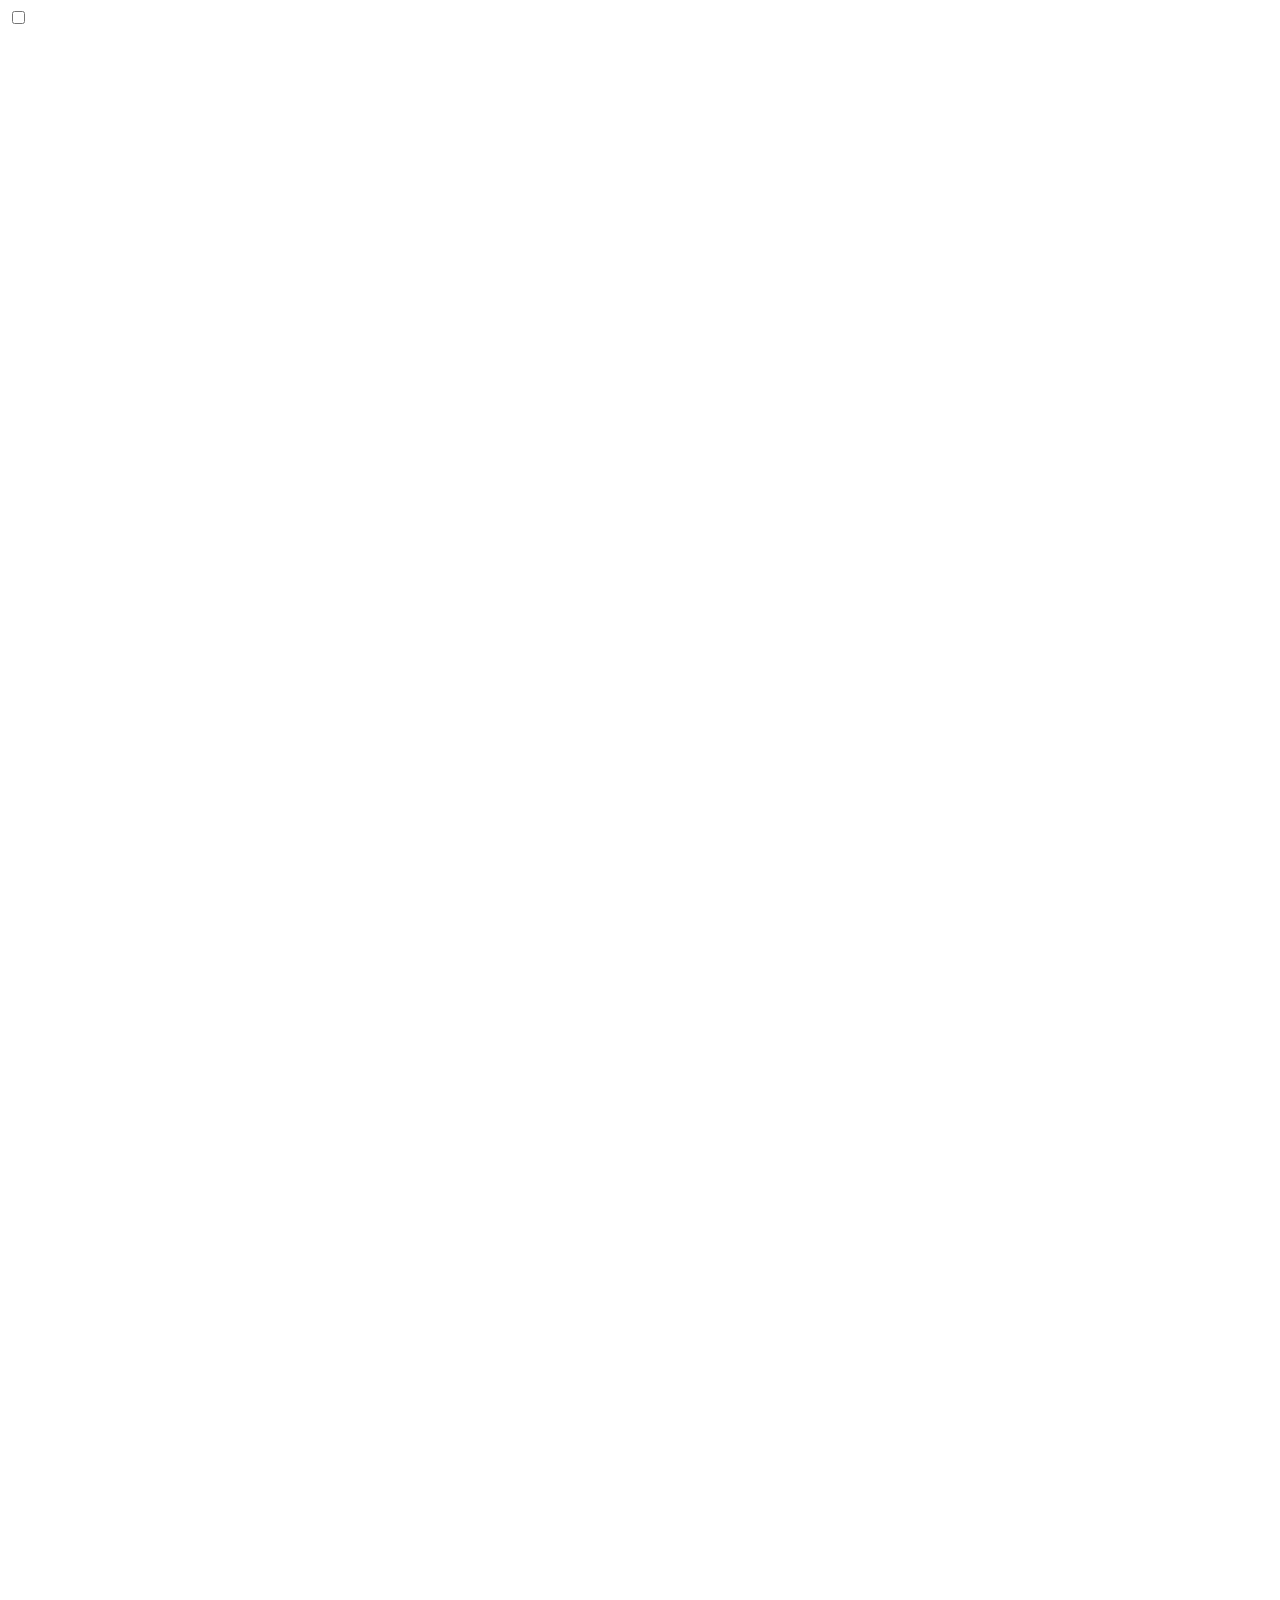
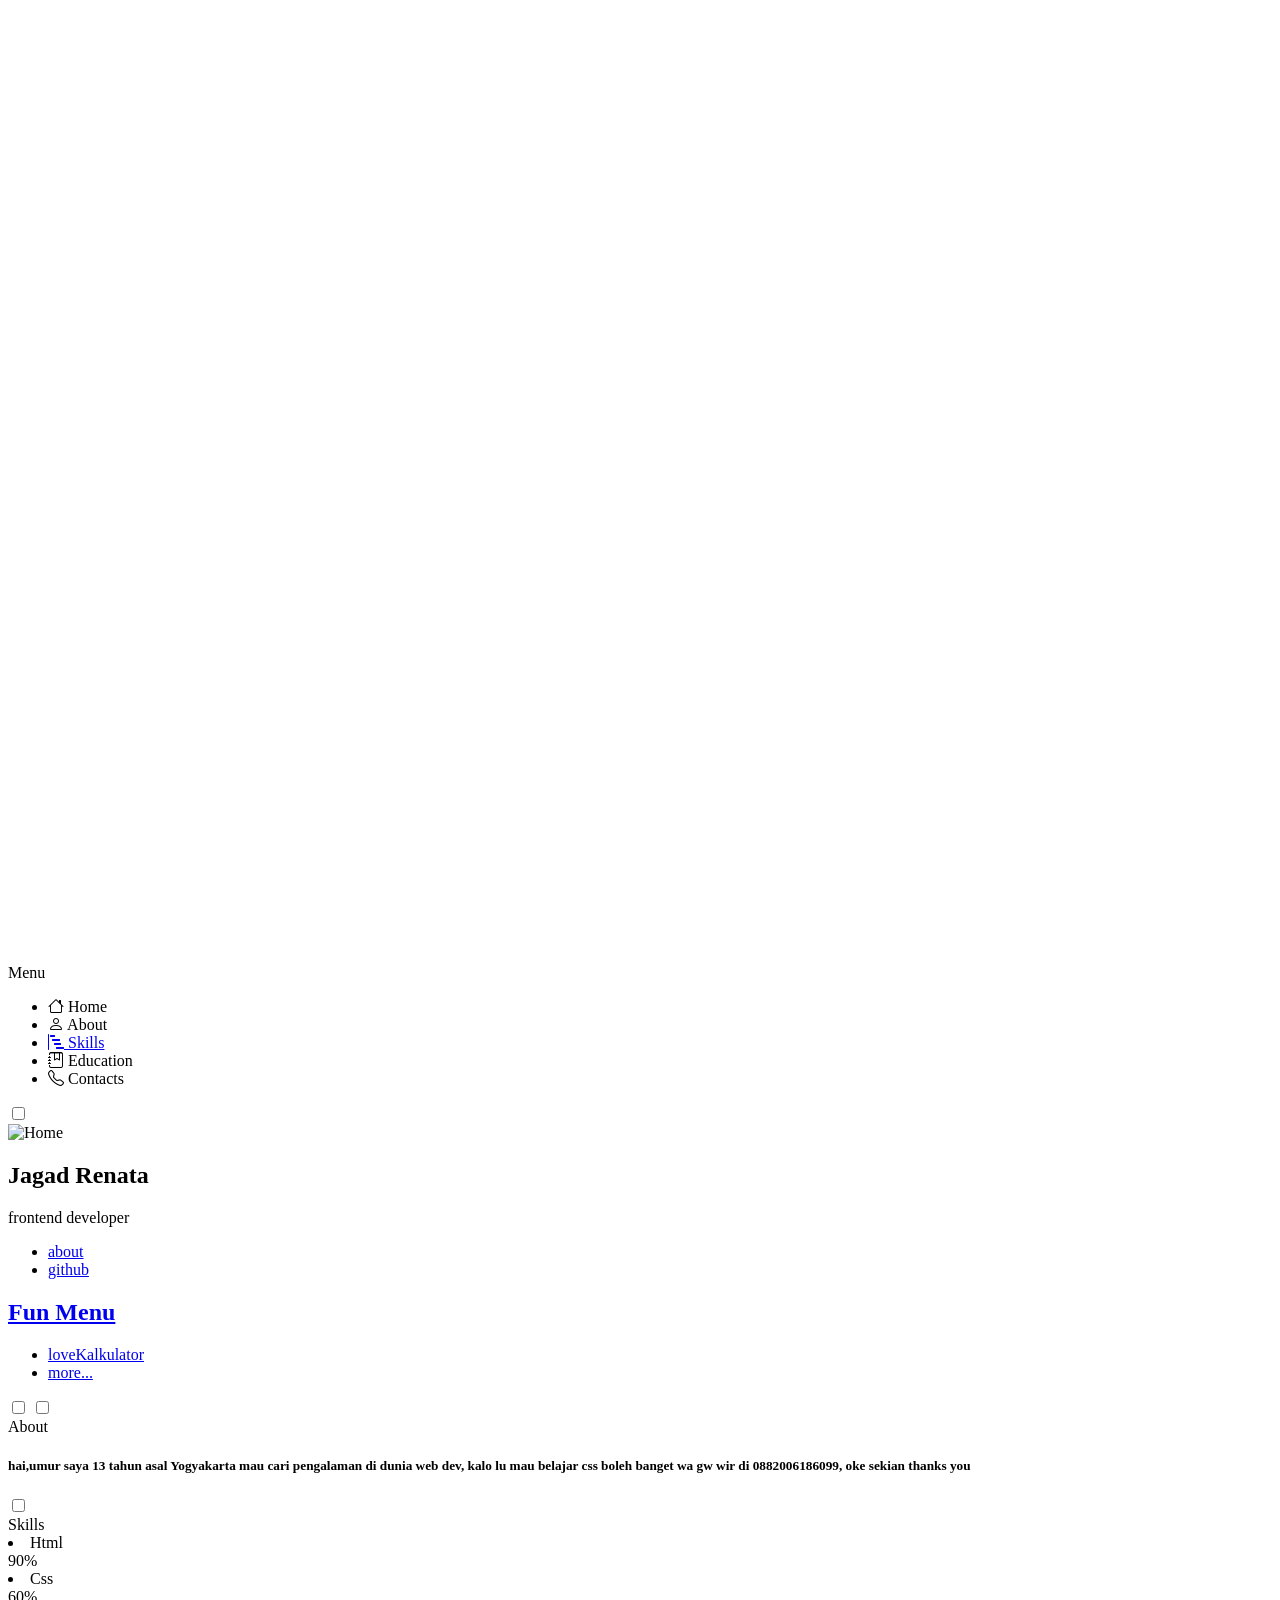
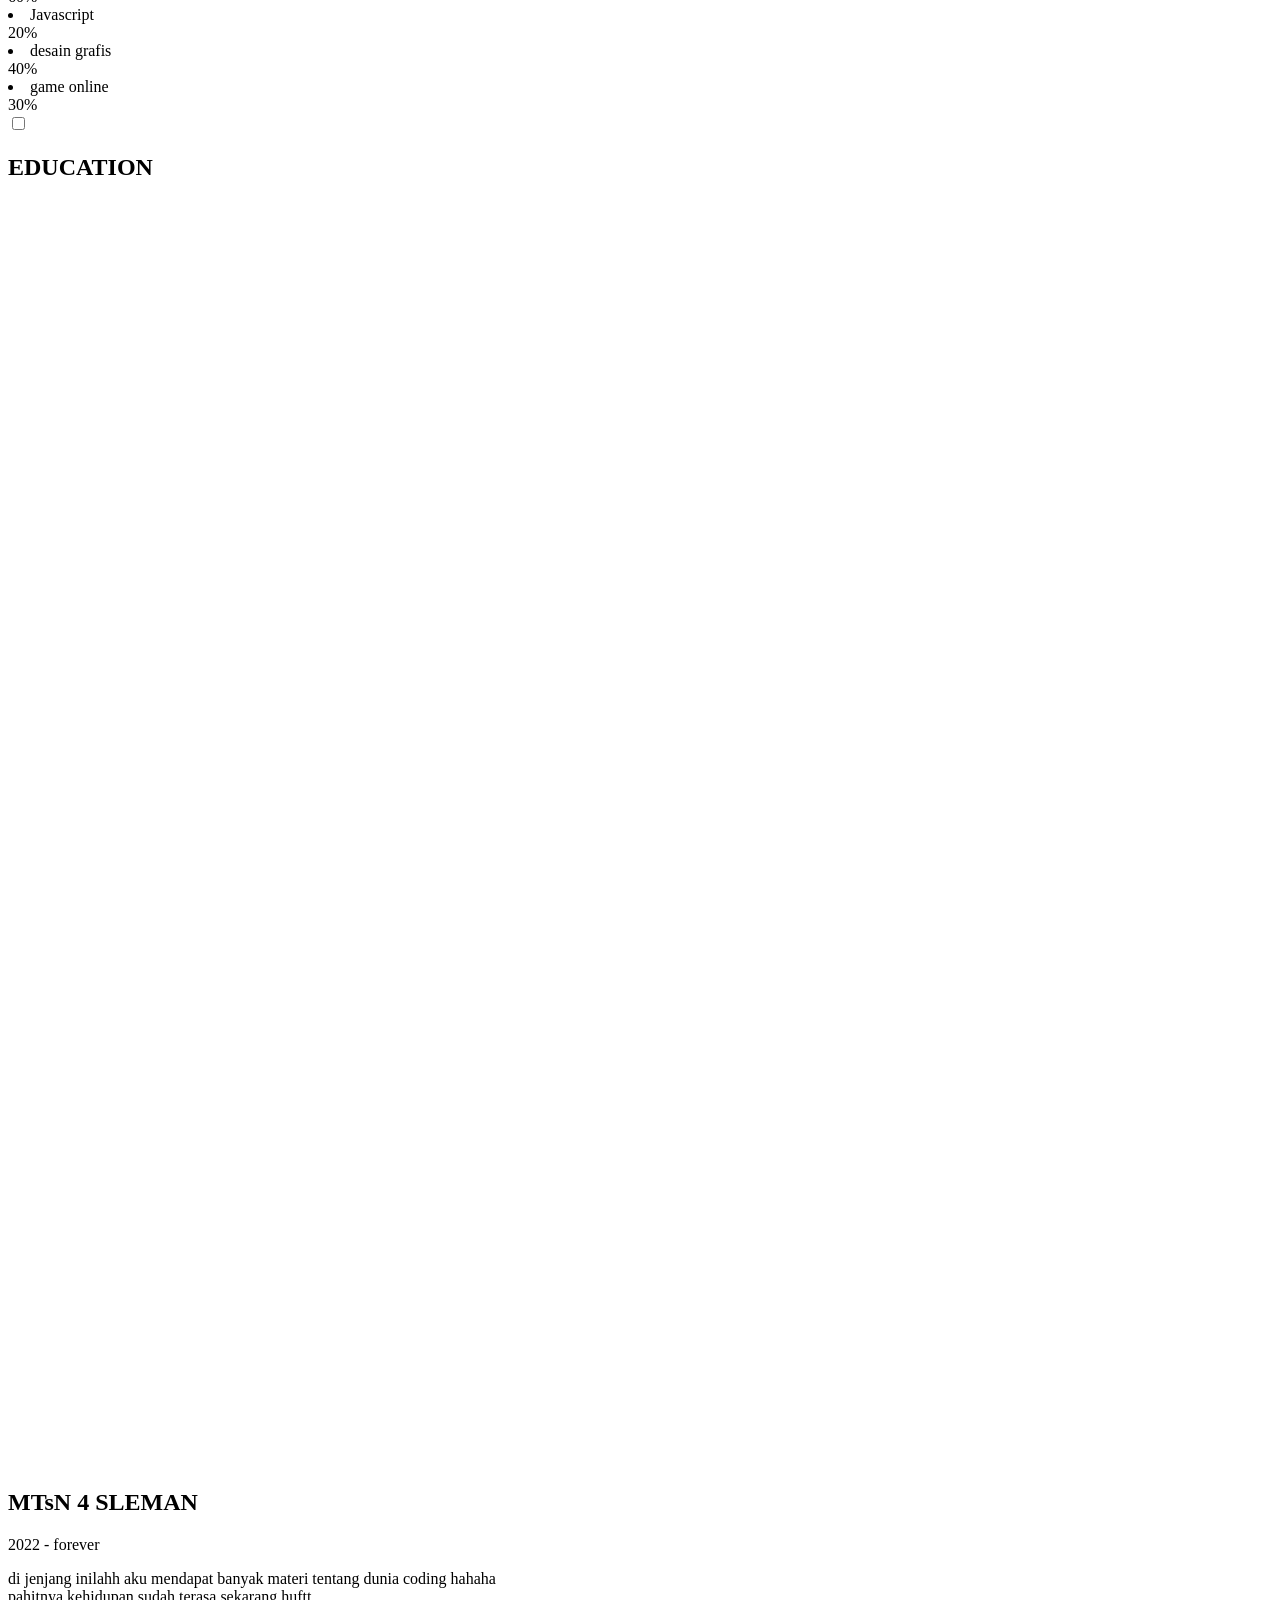
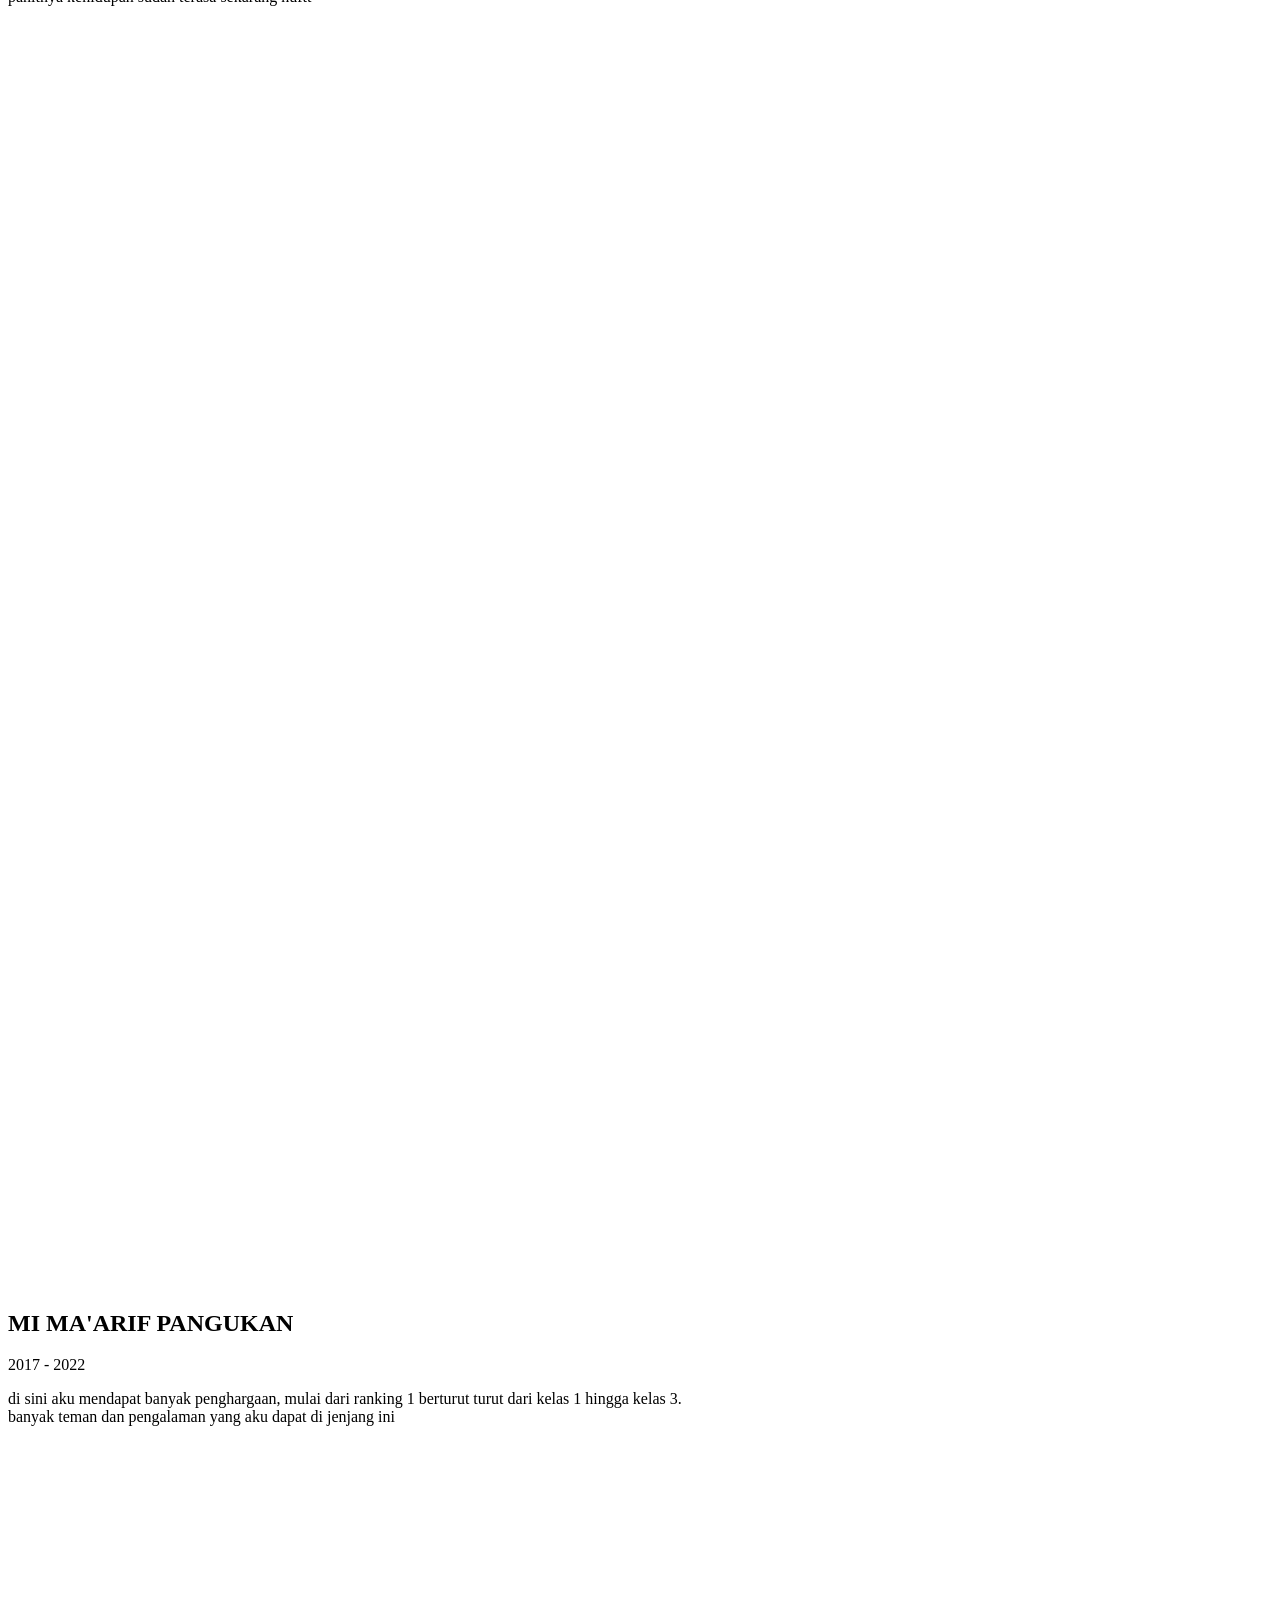
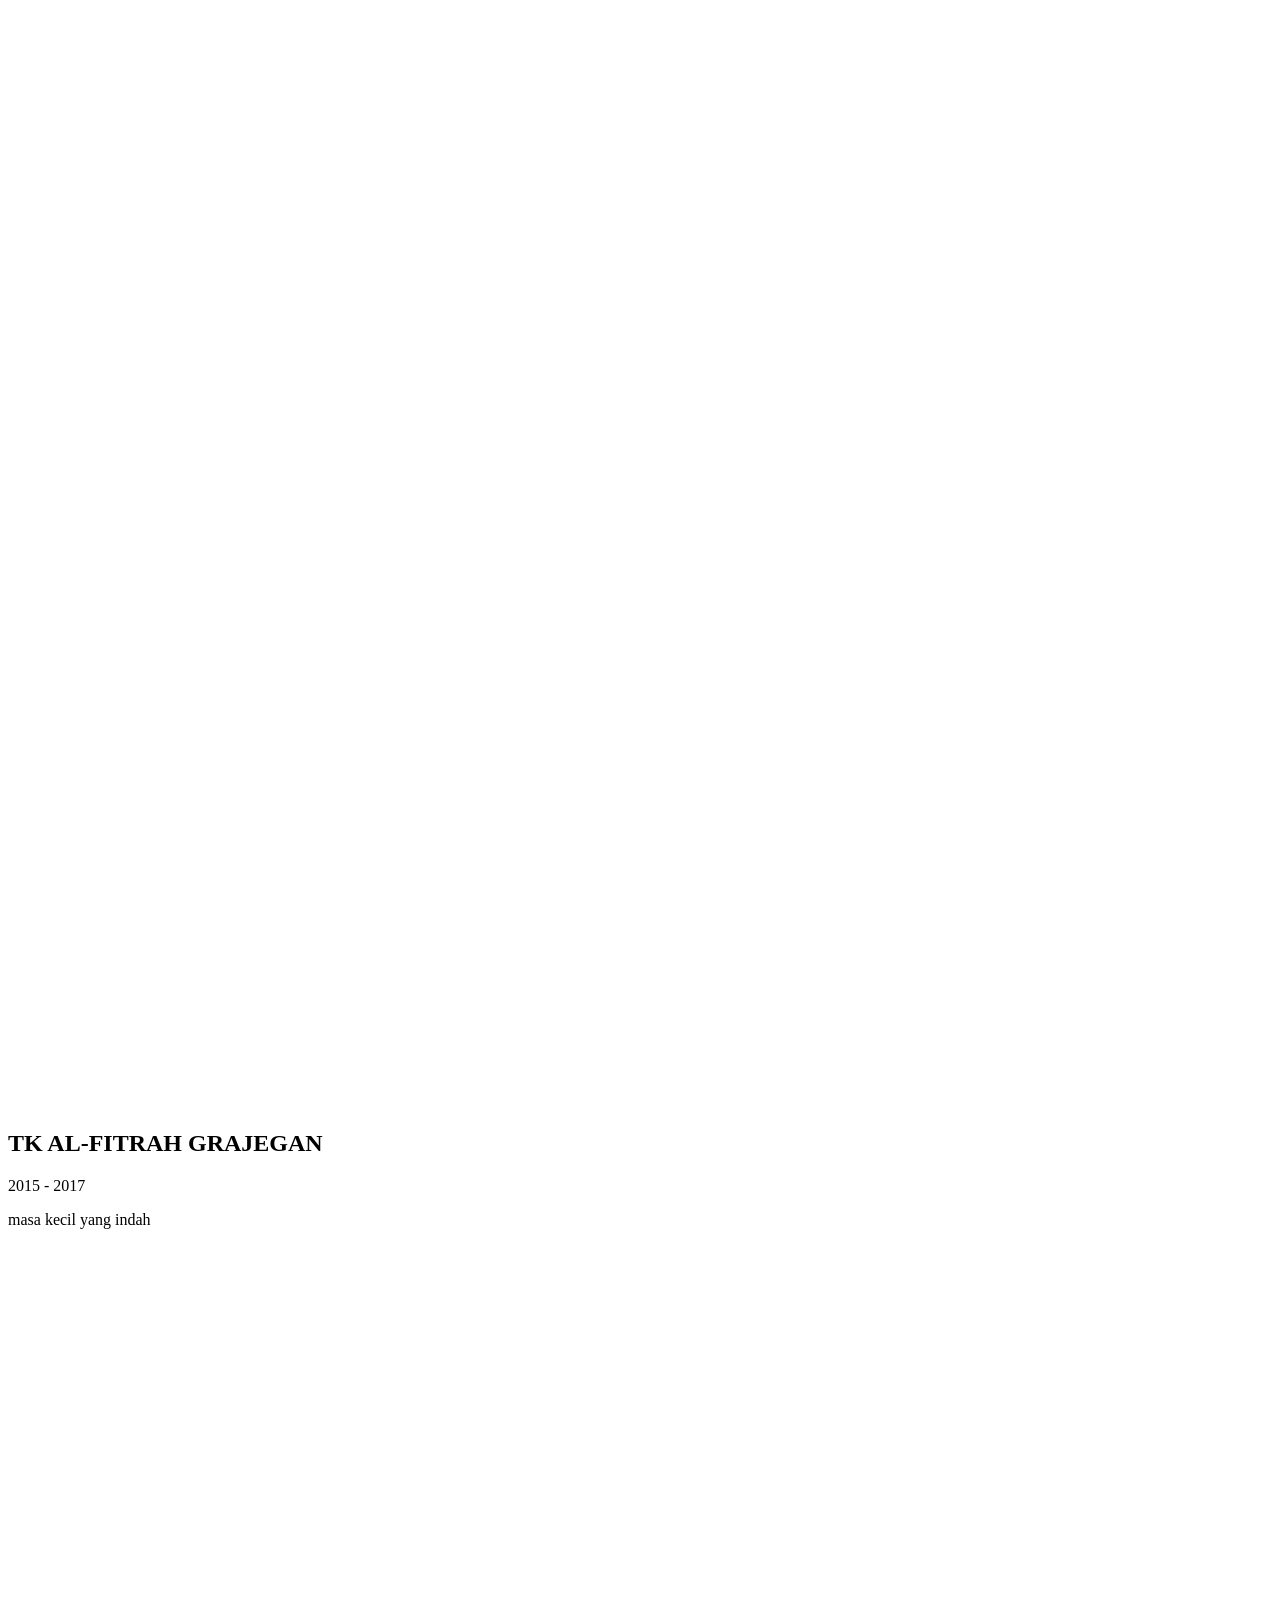
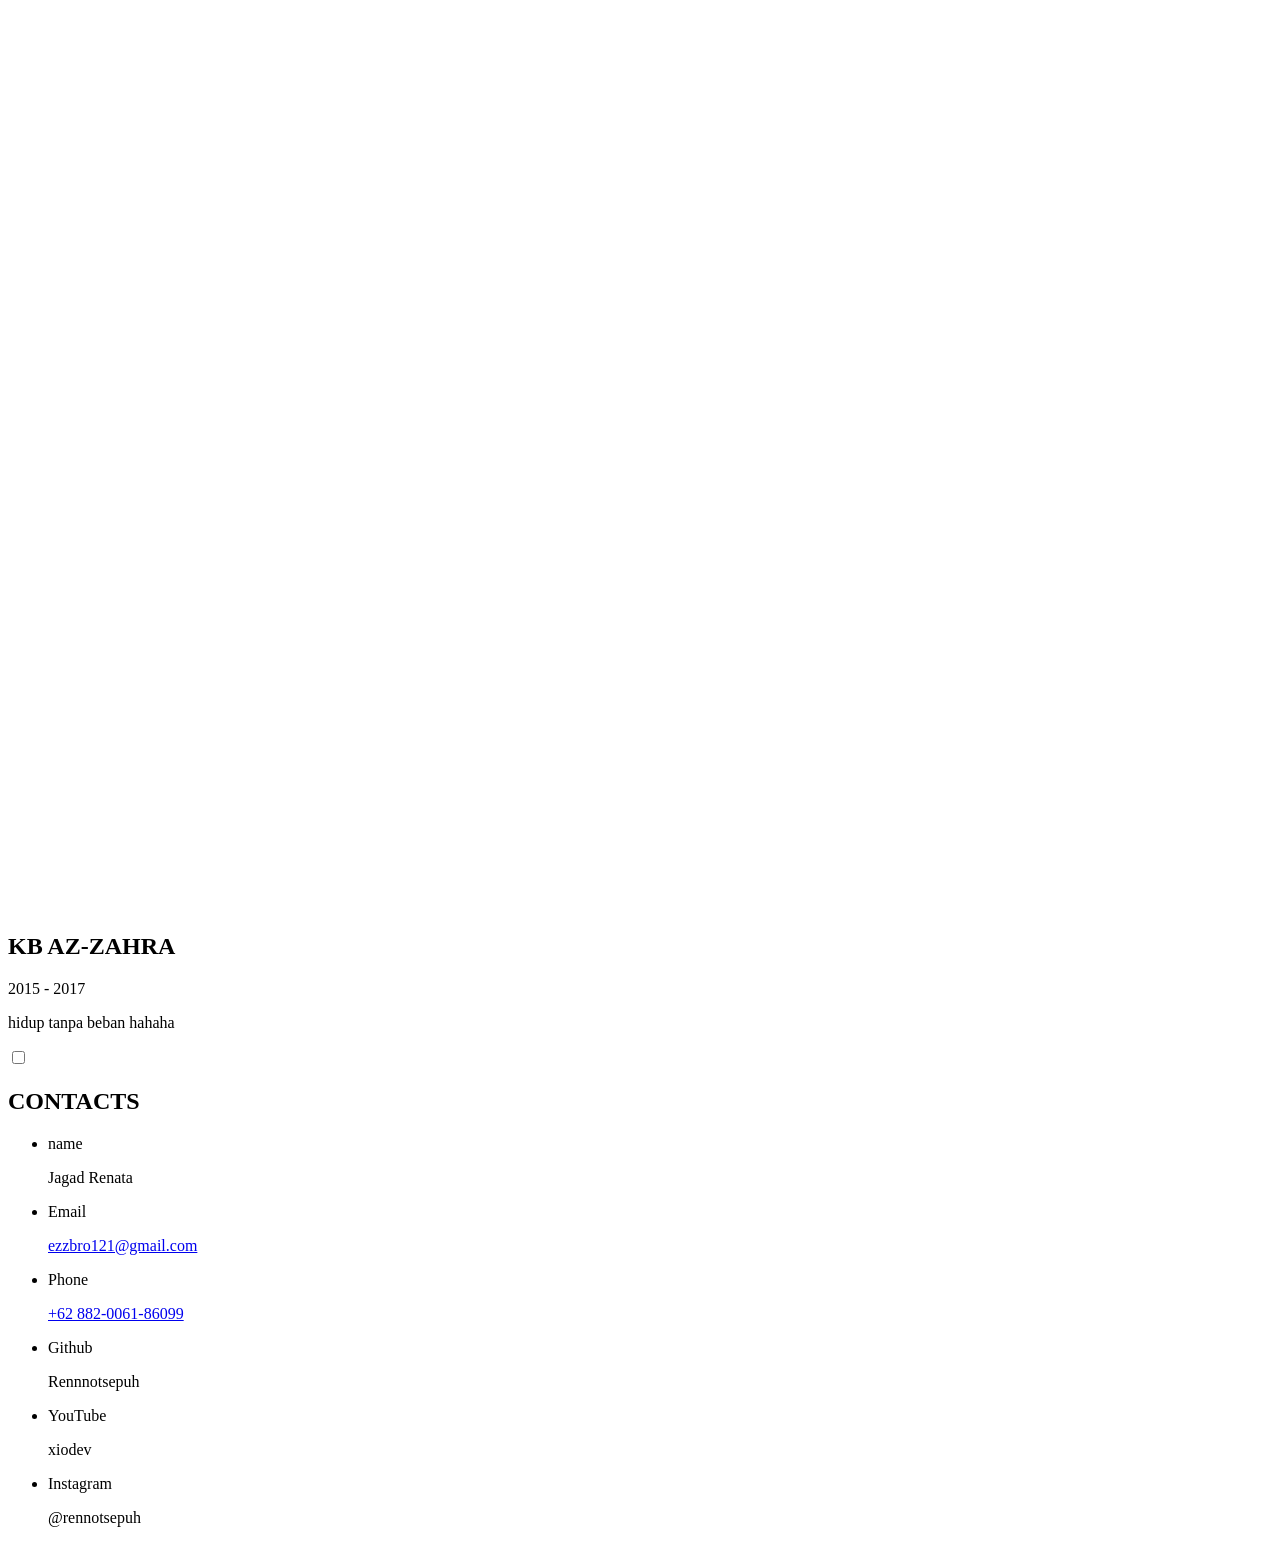
==== index.html @ 58c19587 "Update index.html" ====
<!-- Dont Recode -->
<!-- Dont Recode -->
<!-- Dont Recode -->
<!-- Dont Recode -->
<!-- Dont Recode -->
<!-- Dont Recode -->
<!-- Dont Recode -->
<!-- Dont Recode -->
<!-- Dont Recode -->
<!-- Dont Recode -->
<!-- Dont Recode -->
<!-- Dont Recode -->
<!-- Dont Recode -->
<!-- Dont Recode -->
<!-- Dont Recode -->

<!DOCTYPE html>
<html>

<head>
  <meta charset="UTF-8">
  <meta name="viewport" content="width=device-width, initial-scale=1">
  <title>Jagad Renata | Portofolio</title>
  <link rel="stylesheet" href="style.css">
  <link rel="stylesheet" href="https://cdn.jsdelivr.net/npm/bootstrap-icons@1.11.3/font/bootstrap-icons.min.css">
</head>

<body>

<!-- Dont Recode -->
<!-- Dont Recode -->
<!-- Dont Recode -->
<!-- Dont Recode -->
<!-- Dont Recode -->
<!-- Dont Recode -->
<!-- Dont Recode -->
<!-- Dont Recode -->
<!-- Dont Recode -->
<!-- Dont Recode -->
<!-- Dont Recode -->
<!-- Dont Recode -->
<!-- Dont Recode -->
<!-- Dont Recode -->
<!-- Dont Recode -->
<!-- Dont Recode -->
<!-- Dont Recode -->
<!-- Dont Recode -->
<!-- Dont Recode -->
<!-- Dont Recode -->
<!-- Dont Recode -->
<!-- Dont Recode -->
<!-- Dont Recode -->
<!-- Dont Recode -->
<!-- Dont Recode -->
<!-- Dont Recode -->
<!-- Dont Recode -->

  <input type="checkbox" id="check">
  <label for="check">
    <svg id="btn" stroke="currentColor" viewBox='0 0 24 24'>
      <path fill="#FFFFFF" stroke="#fff" fill-opacity="1.000" stroke-opacity="1.000" fill-rule="nonzero" stroke-width="1.2" stroke-linejoin="miter" stroke-linecap="round" d="M3.82,11.88L21.38,11.88" />
      <path fill="#FFFFFF" stroke="#ffff" fill-opacity="1.000" stroke-opacity="1.000" fill-rule="nonzero" stroke-width="1.2" stroke-linejoin="miter" stroke-linecap="round" d="M3.82,5.09L21.38,5.09" />
      <path fill="#FFFFFF" stroke="#fff" fill-opacity="1.000" stroke-opacity="1.000" fill-rule="nonzero" stroke-width="1.2" stroke-linejoin="miter" stroke-linecap="round" d="M3.82,18.84L21.38,18.84" />
    </svg>
    <svg id="cancel" stroke="currentColor" viewBox='0 0 24 24'>
      <path fill="#FFFFFF" stroke="#fff" fill-opacity="1.000" stroke-opacity="1.000" fill-rule="nonzero" stroke-width="0.6" stroke-linejoin="miter" stroke-linecap="round" d="M5.59,12.04L23.15,12.04" />
      <path fill="#FCFCFC" stroke="#fff" fill-opacity="0.000" stroke-opacity="1.000" fill-rule="nonzero" stroke-width="0.6" stroke-linejoin="miter" stroke-linecap="round" d="M8.07,8.51L2.92,12.03L8.07,15.55" />
    </svg>
  </label>
  <div class="sidebar">
    <header>
      Menu
    </header>
    <ul>
      <li>
        <label for="check-sidebar1">
          <i class="bi bi-house"></i>
          Home
        </label>
      </li>
      <li>
        <label for="check-sidebar2">
          <i class="bi bi-person"></i>
          About
        </label>
      </li>
      <li>
        <a href="#">
          <label for="check-sidebar3">
            <i class="bi bi-bar-chart-steps"></i>
            Skills
          </label>
        </a>
      </li>
      <li>
        <label for="check-sidebar4">
          <i class="bi bi-journal-bookmark"></i>
          Education
        </label>
      </li>
      <li>
        <label for="check-sidebar5">
          <i class="bi bi-telephone"></i>
          Contacts
        </label>
      </li>
    </ul>
  </div>

  <section>
    <!--  THIS IS CONTENT WKWKWK  -->
    <input type="checkbox" name="check-sidebar" id="check-sidebar1">

    <div id="home">
      <div class="home-container">
        <div class="home-img-container">
          <img src="../img/profil/anime.jpg" class="img-home" alt="Home"
        </div>
        <div class="home-description">
          <h1>Jagad Renata</h1>
          <p>frontend developer</p>
        </div>
        <div class="home-content-one">
          <ul>
            <li>
              <a href="#">
                <label for="check-sidebar2-1"> about </label>
              </a>
            </li>
            <li><a href="#">github</a></li>
          </ul>
        </div>

        <div class="home-content-detail">
          <div class="home-content-two">
            <h2><a href="#funmenu">Fun Menu</a></h2>
            <ul>
              <li><a href="https://rennnotsepuh.github.io/loveKalkulator">loveKalkulator</a></li>
              <li><a href="#">more...</a></li>
            </ul>
          </div>
        </div>
      </div>
    </div>
    <input type="checkbox" name="check-sidebar" id="check-sidebar2-1"> <!-- ID ini benar -->
    <input type="checkbox" name="check-sidebar" id="check-sidebar2"> <!-- ID ini benar -->
    <div class="about">
      <div class="about-header">
        <header>
          About
        </header>
      </div>
      <div class="about-description">
        <h5>
          hai,umur saya 13 tahun asal Yogyakarta mau cari pengalaman di dunia web dev, kalo lu mau belajar css boleh banget wa gw wir di 0882006186099, oke sekian thanks you
        </h5>
      </div>
    </div>

    <input type="checkbox" name="check-sidebar" id="check-sidebar3">

    <div class="skills">
      <div class="skills-wrapper-header">
        <header class="skills-header">Skills</header>
      </div>
      <div class="sklils-wrapper-content">
        <div class="skills-content">
          <li>Html</li>
          <div class="skills-content-description">
            <div class="skills-progres">
              <div class="progres-on on-0"></div>
              <div class="progres-off off-0"></div>
            </div>
            <div class="description-progres">90%</div>
          </div>
        </div>
        <div class="skills-content">
          <li>Css</li>
          <div class="skills-content-description">
            <div class="skills-progres">
              <div class="progres-on on-1"></div>
              <div class="progres-off off-1"></div>
            </div>
            <div class="description-progres">60%</div>
          </div>
        </div>
        <div class="skills-content">
          <li>Javascript</li>
          <div class="skills-content-description">
            <div class="skills-progres">
              <div class="progres-on on-2"></div>
              <div class="progres-off off-2"></div>
            </div>
            <div class="description-progres">20%</div>
          </div>
        </div>
        <div class="skills-content">
          <li>desain grafis</li>
          <div class="skills-content-description">
            <div class="skills-progres">
              <div class="progres-on on-3"></div>
              <div class="progres-off off-3"></div>
            </div>
            <div class="description-progres">40%</div>
          </div>
        </div>
        <div class="skills-content">
          <li>game online</li>
          <div class="skills-content-description">
            <div class="skills-progres">
              <div class="progres-on on-4"></div>
              <div class="progres-off off-4"></div>
            </div>
            <div class="description-progres">30%</div>
          </div>
        </div>
      </div>
    </div>
    <input type="checkbox" name="check-sidebar" id="check-sidebar4">
    <div class="education">
      <div class="education-header">
        <h1>EDUCATION</h1>
      </div>
      <div class="education-content">
        <div class="education-wrapper">
          <div class="education-mark">
            <svg class="label-mark" version="1.1" xmlns="http://www.w3.org/2000/svg" xmlns:xlink="http://www.w3.org/1999/xlink" x="0%" y="0%" width="100%" height="100%" viewBox="0 0 24.0 24.0" enable-background="new 0 0 24.0 24.0" xml:space="preserve">
              <path fill="white" stroke="#000000" fill-opacity="1.000" stroke-opacity="0.000" fill-rule="nonzero" stroke-width="0.0" stroke-linejoin="miter" stroke-linecap="square" d="M-0.32,-0.21L10.71,-0.21L10.71,8.96L-0.32,8.96z" />
              <path fill="white" stroke="#000000" fill-opacity="1.000" stroke-opacity="0.000" fill-rule="nonzero" stroke-width="0.24" stroke-linejoin="miter" stroke-linecap="square" d="M10.71,-0.00L15.18,4.52L10.71,8.96L6.23,4.44z" />
            </svg>
          </div>
          <div class="education-description">
            <div class="edu-title">
              <h2>MTsN 4 SLEMAN</h2>
              <p>2022 - forever</p>
            </div>
            <div class="edu-description">
              <p>di jenjang inilahh aku mendapat banyak materi tentang dunia coding hahaha <br>pahitnya kehidupan sudah terasa sekarang huftt</p>
            </div>
          </div>
        </div>
        <div class="education-wrapper">
          <div class="education-mark">
            <svg class="label-mark" version="1.1" xmlns="http://www.w3.org/2000/svg" xmlns:xlink="http://www.w3.org/1999/xlink" x="0%" y="0%" width="100%" height="100%" viewBox="0 0 24.0 24.0" enable-background="new 0 0 24.0 24.0" xml:space="preserve">
              <path fill="white" stroke="#000000" fill-opacity="1.000" stroke-opacity="0.000" fill-rule="nonzero" stroke-width="0.0" stroke-linejoin="miter" stroke-linecap="square" d="M-0.32,-0.21L10.71,-0.21L10.71,8.96L-0.32,8.96z" />
              <path fill="white" stroke="#000000" fill-opacity="1.000" stroke-opacity="0.000" fill-rule="nonzero" stroke-width="0.24" stroke-linejoin="miter" stroke-linecap="square" d="M10.71,-0.00L15.18,4.52L10.71,8.96L6.23,4.44z" />
            </svg>
          </div>
          <div class="education-description">
            <div class="edu-title">
              <h2>MI MA'ARIF PANGUKAN</h2>
              <p>2017 - 2022</p>
            </div>
            <div class="edu-description">
              <p>di sini aku mendapat banyak penghargaan, mulai dari ranking 1 berturut turut dari kelas 1 hingga kelas 3.<br>banyak teman dan pengalaman yang aku dapat di jenjang ini</p>
            </div>
          </div>
        </div>
        <div class="education-wrapper">
          <div class="education-mark">
            <svg class="label-mark" clversion="1.1" xmlns="http://www.w3.org/2000/svg" xmlns:xlink="http://www.w3.org/1999/xlink" x="0%" y="0%" width="100%" height="100%" viewBox="0 0 24.0 24.0" enable-background="new 0 0 24.0 24.0" xml:space="preserve">
              <path fill="white" stroke="#000000" fill-opacity="1.000" stroke-opacity="0.000" fill-rule="nonzero" stroke-width="0.0" stroke-linejoin="miter" stroke-linecap="square" d="M-0.32,-0.21L10.71,-0.21L10.71,8.96L-0.32,8.96z" />
              <path fill="white" stroke="#000000" fill-opacity="1.000" stroke-opacity="0.000" fill-rule="nonzero" stroke-width="0.24" stroke-linejoin="miter" stroke-linecap="square" d="M10.71,-0.00L15.18,4.52L10.71,8.96L6.23,4.44z" />
            </svg>
          </div>
          <div class="education-description">
            <div class="edu-title">
              <h2>TK AL-FITRAH GRAJEGAN</h2>
              <p>2015 - 2017</p>
            </div>
            <div class="edu-description">
              <p>masa kecil yang indah</p>
            </div>
          </div>
        </div>
        <div class="education-wrapper">
          <div class="education-mark">
            <svg class="label-mark" version="1.1" xmlns="http://www.w3.org/2000/svg" xmlns:xlink="http://www.w3.org/1999/xlink" x="0%" y="0%" width="100%" height="100%" viewBox="0 0 24.0 24.0" enable-background="new 0 0 24.0 24.0" xml:space="preserve">
              <path fill="white" stroke="#000000" fill-opacity="1.000" stroke-opacity="0.000" fill-rule="nonzero" stroke-width="0.0" stroke-linejoin="miter" stroke-linecap="square" d="M-0.32,-0.21L10.71,-0.21L10.71,8.96L-0.32,8.96z" />
              <path fill="white" stroke="#000000" fill-opacity="1.000" stroke-opacity="0.000" fill-rule="nonzero" stroke-width="0.24" stroke-linejoin="miter" stroke-linecap="square" d="M10.71,-0.00L15.18,4.52L10.71,8.96L6.23,4.44z" />
            </svg>
          </div>
          <div class="education-description">
            <div class="edu-title">
              <h2>KB AZ-ZAHRA</h2>
              <p>2015 - 2017</p>
            </div>
            <div class="edu-description">
              <p>hidup tanpa beban hahaha</p>
            </div>
          </div>
        </div>
      </div>
    </div>
    <input type="checkbox" name="check-sidebar" id="check-sidebar5">
    <div class="contact">
      <div class="contact-header">
        <h1>CONTACTS</h1>
      </div>
      <div class="contact-content">
        <ul>
          <li>
            <p>name</p>
            <p>Jagad Renata</p>
          </li>
          <li>
            <p>Email</p>
            <p><a href="ezzbro121@gmail.com">ezzbro121@gmail.com</a></p>
          </li>
          <li>
            <p>Phone</p>
            <p><a href="https://wa.me/62882006186099">+62 882-0061-86099</a></p>
          </li>
          <li>
            <p>Github</p>
            <p>Rennnotsepuh</p>
          </li>
          <li>
            <p>YouTube</p>
            <p>xiodev</p>
          </li>
          <li>
            <p>Instagram</p>
            <p>@rennotsepuh</p>
          </li>
        </ul>
      </div>
    </div>
    <div class="wrapper2"></div>
    <div class="wrapper3"></div>
    <div class="wrapper4"></div>

  </section>








  <script>
    const checkboxes = document.querySelectorAll('input[name="check-sidebar"]');

    checkboxes.forEach((checkbox) => {
      checkbox.addEventListener('click', () => {
        checkboxes.forEach((cb) => {
          if (cb !== checkbox) {
            cb.checked = false;
          }
        });
      });
    });
  </script>
</body>

</html>
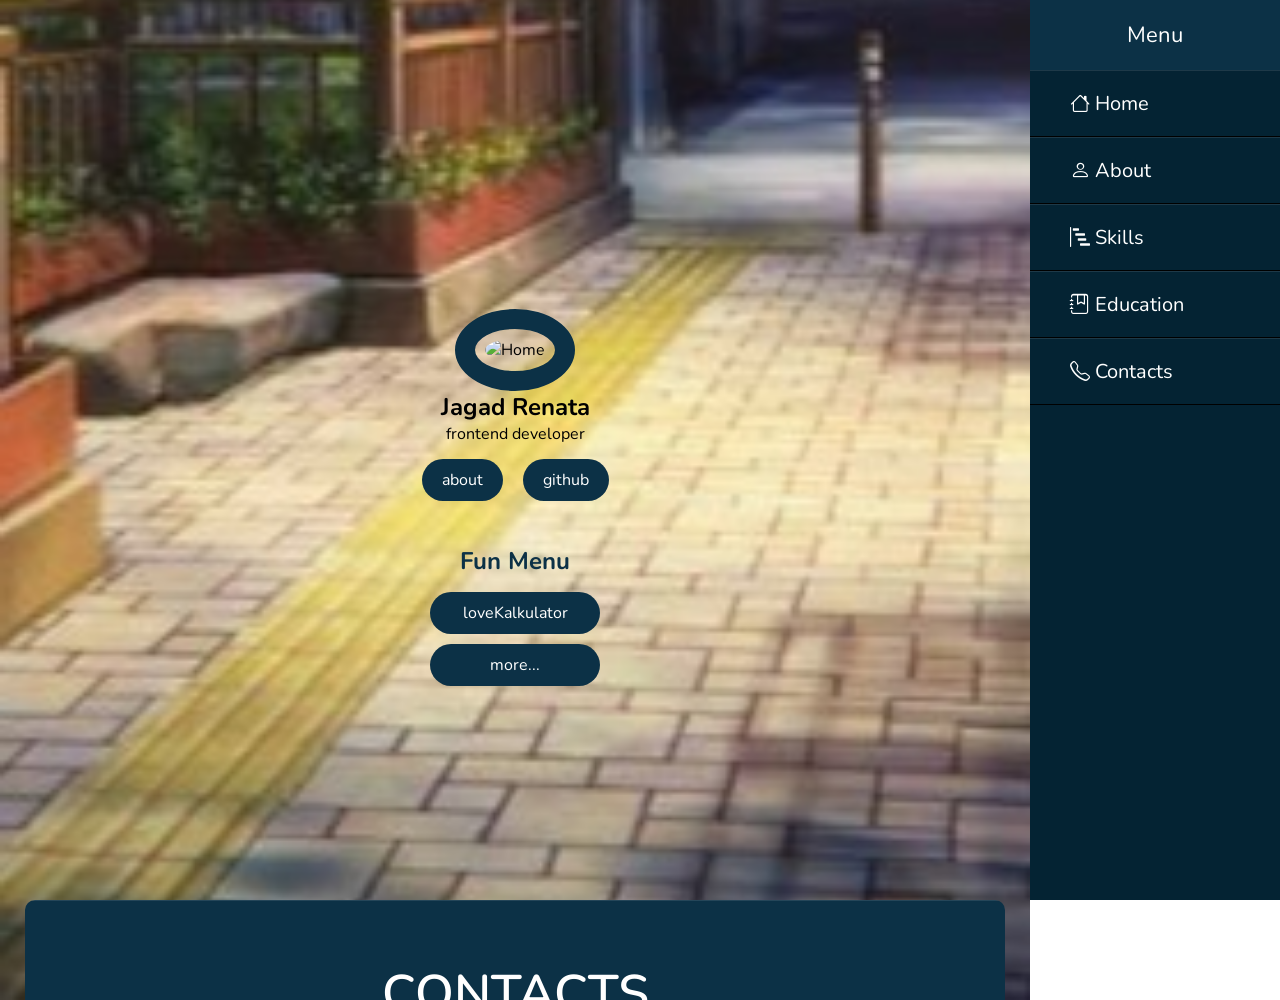
==== commit dca6f061: "Update index.html" ====
--- a/index.html
+++ b/index.html
@@ -19,7 +19,8 @@
 
 <head>
   <meta charset="UTF-8">
-  <meta name="viewport" content="width=device-width, initial-scale=1">
+      <meta id="metaViewport" name="viewport" content="width=device-width, initial-scale=1.0">
+
   <title>Jagad Renata | Portofolio</title>
   <link rel="stylesheet" href="style.css">
   <link rel="stylesheet" href="https://cdn.jsdelivr.net/npm/bootstrap-icons@1.11.3/font/bootstrap-icons.min.css">
@@ -340,6 +341,7 @@
 
 
   <script>
+  alert("website ini sedang dalam mode uji coba dan penambahan fitur seperti game dan ebook, terimakasih ")
     const checkboxes = document.querySelectorAll('input[name="check-sidebar"]');
 
     checkboxes.forEach((checkbox) => {
@@ -351,6 +353,38 @@
         });
       });
     });
+    
+        document.addEventListener("DOMContentLoaded", function() {
+        var metaViewport = document.getElementById("metaViewport");
+
+        // Fungsi untuk mengecek dan mengubah viewport
+        function checkAndSetViewport() {
+            var screenWidth = window.innerWidth;
+            console.log("Lebar layar:", screenWidth);
+
+            if (screenWidth < 600) {
+                // Set viewport untuk layar kecil
+                metaViewport.setAttribute('content', 'width=1024, initial-scale=0.5');
+                alert("Tampilan desktop diaktifkan untuk layar kecil.");
+            } else if (screenWidth >= 600 && screenWidth < 1400) {
+                // Set viewport untuk layar sedang
+                metaViewport.setAttribute('content', 'width=1024, initial-scale=1');
+                alert("Tampilan desktop diaktifkan untuk layar sedang.");
+            } else {
+                // Tidak perlu perubahan untuk layar lebar
+
+                console.log("Tidak ada perubahan diperlukan untuk layar lebar.");
+            }
+        }
+
+        // Panggil fungsi untuk memeriksa dan mengatur viewport
+        checkAndSetViewport();
+    });
+    alert("html css only😄😄")
+    
+                // Cek apakah perangkat adalah mobile
+console.log(navigator.userAgent)
+console.log("website ini dibuat oleh jagad Renata sebagai tanda bahwa jagad renata telah lulus mendalami css secara mandiri")
   </script>
 </body>
 
--- a/style.css
+++ b/style.css
@@ -0,0 +1,730 @@
+@import url('https://fonts.googleapis.com/css2?family=Nunito:ital,wght@0,200..1000;1,200..1000&display=swap');
+
+:root {
+  --blue: #159BD5;
+  --cl: #EC886A;
+}
+
+svg {
+  width: 15px;
+}
+
+* {
+  margin: 0;
+  padding: 0;
+  list-style-type: none;
+  text-decoration: none;
+}
+body{
+  font-family: Nunito;
+}
+
+.sidebar {
+  position: fixed;
+  right: 0;
+  top: 0;
+  width: 250px;
+  height: 100%;
+  background: #042333;
+  transition: all .5s ease;
+}
+
+.sidebar header {
+  font-size: 22px;
+  color: white;
+  text-align: center;
+  line-height: 70px;
+  background: #0C3146;
+  user-select: none;
+}
+
+.sidebar ul label {
+  display: block;
+  height: 100%;
+  width: 100%;
+  line-height: 65px;
+  font-size: 20px;
+  color: white;
+  padding-left: 40px;
+  box-sizing: border-box;
+  border-top: 1px solid rgba(255, 255, 255, .1);
+  border-bottom: 1px solid black;
+  transition: .4s;
+}
+
+.sidebar ul li:hover label {
+  padding-left: 50px;
+}
+
+
+#check-sidebar1,
+#check-sidebar2,
+#check-sidebar2-1,
+#check-sidebar3,
+#check-sidebar4,
+#check-sidebar5,
+#check-sidebar6 {
+  display: none;
+}
+
+.sidebar ul label svg {
+  margin-right: 16px;
+  color: #fff;
+}
+
+label #btn,
+#check,
+label #cancel {
+  display: none;
+}
+
+label #cancel {
+  transform: rotate(180deg);
+}
+
+section {
+   background: url(asset/bg.jpg) no-repeat;
+ background-size: cover;
+ background-position: bottom;
+
+  position: relative;
+  height: 100vh;
+    width: calc(100vw - 250px);
+
+  transition: all .5s;
+}
+
+#check {
+  display: none;
+}
+
+label #btn,
+label #cancel {
+  display: none;
+  position: absolute;
+  cursor: pointer;
+  background: #042331;
+  border-radius: 3px;
+
+}
+
+
+#check:checked~.sidebar {
+  right: 0;
+}
+
+#check:checked~label #btn {
+  opacity: 0;
+  right: 195px;
+  pointer-events: none;
+}
+
+#check:checked~label #cancel {
+  right: 195px;
+
+  opacity: 1;
+}
+
+#check:checked~section {
+  margin-right: 250px;
+}
+
+
+/* ini responsif*/
+@media (max-width: 700px) {
+
+
+  .sidebar {
+    right: -250px;
+  }
+
+
+  #check {
+    display: none;
+  }
+
+  label #btn,
+  label #cancel {
+    display: block;
+    position: absolute;
+    cursor: pointer;
+    background: #042331;
+    border-radius: 3px;
+
+  }
+
+
+  label #btn {
+    opacity: 1;
+    z-index: 8;
+    right: 25px;
+    top: 25px;
+    height: 35px;
+    width: 50px;
+    color: white;
+    transition: all .5s;
+  }
+
+  label #cancel {
+    z-index: 122;
+    opacity: 0;
+    right: 250px;
+    top: 17px;
+    height: 35px;
+    width: 35px;
+    color: white;
+    transition: all .5s;
+  }
+  #check:checked~.sidebar {
+    right: 0;
+  }
+
+  #check:checked~label #btn {
+    opacity: 0;
+    right: 0;
+    pointer-events: none;
+  }
+
+  #check:checked~label #cancel {
+    right: 195px;
+
+    opacity: 1;
+  }
+
+  #check:checked~section {
+    right: 0;
+    width: calc(100vw - 250px);
+  }
+
+
+}
+
+
+
+
+/*      CONTENT WIR WOOYY
+                 CONTENTTTTT START       */
+#home {
+  min-height: 100vh;
+  display: flex;
+  align-items: center;
+  justify-content: center;
+  text-align: center;
+  overflow: hidden;
+
+}
+
+
+#home div div img {
+  background: transparent;
+  width: 15rem;
+  height: 15rem;
+  border-radius: 50%;
+  border: 20px solid #0C3146;
+  padding: 10px;
+}
+
+#home div {}
+
+.home-description {
+  padding: 0 0 10px 0;
+}
+
+.home-content-one {
+  z-index: 1;
+}
+
+.home-content-one>ul {
+  display: flex;
+  align-items: center;
+  justify-content: center;
+  height: 50px;
+}
+
+.home-content-one ul li a {
+  padding: 10px 20px;
+  margin: 10px;
+  color: white;
+  background: #0C3146;
+  border-radius: 50px;
+}
+
+.home-content-two {
+  margin-top: 30px;
+
+}
+
+.home-content-two h2 {
+  padding: 10px;
+}
+
+.home-content-two h2 a {
+  color: #0C3146;
+  padding: 10px 100px;
+}
+
+.home-content-two ul {
+  display: flex;
+  align-items: center;
+  justify-content: center;
+  flex-direction: column;
+}
+
+.home-content-two ul li {
+  width: 150px;
+  background: #0C3146;
+  margin: 5px;
+  padding: 10px;
+  color: white;
+  border-radius: 50px;
+  overflow: hidden;
+}
+
+.home-content-two ul li a {
+  padding: 10px;
+  color: white;
+}
+
+
+.about {
+  position: fixed;
+  left: 25px;
+  top: 100%;
+  width: calc(100vw - 300px);
+  height: 80%;
+  color: white;
+  border-radius: 10px;
+  transition: opacity 0.7s ease-in-out;
+  overflow: hidden;
+  pointer-events: none;
+  opacity: 0;
+  z-index: 2;
+}
+
+
+.about-header {
+  background: #0C3146;
+  height: calc(100vh - 95vh);
+  display: flex;
+  align-items: center;
+  justify-content: center;
+  border-top: 1px solid rgba(255, 255, 255, .1);
+
+}
+
+.about-header header {
+  font-size: 50px;
+  font-weight: 600;
+}
+
+.about-description {
+  margin: 50px 0 0 0;
+  width: 100%;
+  display: flex;
+  align-items: center;
+  justify-content: center;
+}
+
+.about-description h5 {
+  border-top: 1px solid black;
+  width: 300px;
+  background: #0C3146;
+  padding: 30px;
+  border-radius: 10px;
+
+}
+#check-sidebar2-1:checked ~ .about,
+#check-sidebar2:checked ~ .about
+{
+  top: 10px;
+  opacity: 1;
+  transition: 0.9s;
+  pointer-events: auto;
+}
+#check-sidebar2-1:checked ~ .wrapper2,
+#check-sidebar2:checked~.wrapper2,
+#check-sidebar4:checked~.wrapper2,
+#check-sidebar5:checked~.wrapper2,
+#check-sidebar5-1:checked~.wrapper2{
+  top: 10px;
+  opacity: 1;
+  transition: 0.5s;
+  pointer-events: none;
+}
+
+/*   skills */
+.skills {
+  position: fixed;
+  top: 100%;
+  left: 25px;
+  width: calc(100vw - 300px);
+  height: 80%;
+  color: white;
+  border-radius: 10px;
+  transition: opacity 0.7s ease-in-out;
+  overflow: hidden;
+  pointer-events: none;
+  opacity: 0;
+  z-index: 8;
+      overflow-y: auto;
+}
+
+.skills-wrapper-header {
+  position: sticky;
+  top: 0;
+  background: #0C3146;
+  height: calc(100vh - 95vh);
+  display: flex;
+  align-items: center;
+  justify-content: center;
+  border-top: 1px solid rgba(255, 255, 255, .1);
+  color: white;
+}
+
+.skills-wrapper-header header {
+  color: white;
+  font-size: 50px;
+  font-weight: 600;
+
+}
+
+.sklils-wrapper-content {
+  margin-top: 40px;
+      height: 564px;
+  display: flex;
+  align-items: center;
+  justify-content: center;
+  flex-direction: column;
+}
+
+.skills-wrapper-scroll {
+  height: 560px;
+  background: green;
+}
+
+.skills-content {
+  background: #0C3146;
+  margin: 20px;
+  padding: 15px;
+  border-radius: 10px;
+  transition: 1s linear ;
+
+}
+
+
+.skills-content li {
+  font-size: 30px;
+  font-weight: 600;
+  list-style-type: disc;
+  margin-bottom: 10px;
+}
+
+.skills-content-description {
+  width: calc(300px + 50px);
+  display: flex;
+  align-items: center;
+  justify-content: space-between;
+  margin-left: 35px;
+}
+
+.skills-progres {
+  display: flex;
+  align-items: center;
+  justify-content: center;
+  background: #042333;
+  height: 10px;
+  width: 300px;
+  border: 1px solid #919191;
+  border-radius: 50px;
+  overflow: hidden;
+}
+
+.progres-on {
+  background: white;
+  height: 10px;
+  border-radius: 50px;
+}
+
+.progres-off {
+  background: transparent;
+  height: 10px;
+}
+.on-0{
+    width: 270px;
+}
+.off-0{
+    width: calc(100% - 270px);
+}
+.on-1 {
+  width: 180px;
+}
+
+.off-1 {
+  width: calc(100% - 180px);
+}
+
+.on-2 {
+  width: 60px;
+}
+
+.off-2 {
+  width: calc(100% - 60px);
+}
+
+.on-3 {
+  width: 120px;
+}
+
+.off-3 {
+  width: calc(100% - 120px);
+}
+
+.on-4 {
+  width: 90px;
+}
+
+.off-4 {
+  width: calc(100% - 90px);
+}
+
+.description-progres {
+  display: flex;
+  align-items: center;
+  justify-content: center;
+}
+
+#check-sidebar3:checked~.skills {
+  top: 10px;
+  opacity: 1;
+  transition: 0.9s;
+  pointer-events: auto;
+}
+
+#check-sidebar3:checked~.wrapper2 
+{
+  top: 10px;
+  opacity: 1;
+  transition: 0.5s;
+  pointer-events: auto;
+
+}
+
+  .education {
+    position: fixed;
+  top: 100%;
+  left: 25px;
+  width: calc(100vw - 300px);
+  height: 80%;
+  color: white;
+  border-radius: 10px;
+  transition: opacity 0.7s ease-in-out;
+  overflow: hidden;
+  pointer-events: none;
+  opacity: 0;
+  z-index: 8;
+    overflow-y: scroll;
+
+  }
+.education-header {
+  position: sticky;
+  top: 0;
+  background: #0C3146;
+  height: calc(100vh - 95vh);
+  display: flex;
+  align-items: center;
+  justify-content: center;
+  border-top: 1px solid rgba(255, 255, 255, .1);
+  color: white;
+}
+
+.education-header > h1 {
+  color: white;
+  font-size: 50px;
+  font-weight: 600;
+}
+.education-content{
+  display: flex;
+  align-items: center;
+  justify-content: center;
+  flex-direction:column;
+  row-gap: 20px;
+  
+}
+
+  .education-wrapper {
+    background: #042333;
+    display: flex;
+    width: 415px;
+    height: 190px;
+    color: white;
+    gap: 20px;
+    border-left: 2px solid white;
+    padding: 30px 10px 0px 0
+  }
+
+  .label-mark {
+    padding-top: 5px;
+    width: 40px;
+    height: 40px;
+  }
+
+  .education-description {}
+
+  .edu-description {
+    margin-top: 20px
+  }
+  
+#check-sidebar4:checked~.education {
+  top: 10px;
+  opacity: 1;
+  transition: 0.9s;
+  pointer-events: auto;
+}
+
+  .contact {
+    position: fixed;
+  top: 100%;
+  left: 25px;
+  width: calc(100vw - 300px);
+  height: 80%;
+  color: white;
+  border-radius: 10px;
+  transition: opacity 0.7s ease-in-out;
+  overflow: hidden;
+  pointer-events: none;
+  opacity: 9;
+  z-index: 8;
+    overflow-y: scroll;
+
+  }
+.contact-header {
+  position: sticky;
+  top: 0;
+  background: #0C3146;
+  height: calc(100vh - 95vh);
+  display: flex;
+  align-items: center;
+  justify-content: center;
+  border-top: 1px solid rgba(255, 255, 255, .1);
+  color: white;
+}
+
+.contact-header > h1 {
+  color: white;
+  font-size: 50px;
+  font-weight: 600;
+}
+.contact-content{
+/*  position: relative;
+  top: 100%;  */
+  display: flex;
+  align-items: center;
+  justify-content: center;
+  flex-direction:column;
+  margin-top: 20px;
+  
+}
+.contact-content ul{
+    row-gap: 20px;
+
+}
+.contact-content ul li {
+  list-style-type: disc;
+  padding: 10px;
+}
+.contact-content ul li a{
+  color: #BDBDBD;
+}
+
+#check-sidebar5:checked~.contact{
+  top: 10px;
+  opacity: 1;
+  transition: 0.9s;
+  pointer-events: auto;
+}
+/*
+#check-sidebar5:checked~.contact-header {
+  opacity: 1;
+  transition: 0.9s;
+  transition-delay: .5s;
+  pointer-events: auto;
+}
+#check-sidebar5:checked~.contact-content{
+  top: 0%;
+    transition: 0.9s ease-out;
+
+}
+*/
+
+  
+
+@media (max-height: 1000px) {
+  section{
+    height: 100%;
+    padding:50px 0 50px 0;
+    
+  }
+  #home{
+  }
+  .about-header {
+    height: 20%;
+  }
+
+  .skills-wrapper-header {
+    height: 20%;
+  }
+
+   .education-header{
+     height: 20%;
+   }
+  .education-header > h1 {
+    height: 20%;
+  }
+  .education-content{
+    height: 100%;
+    overflow-y: auto;
+    height: 564px;
+    margin-top: 50px;
+    margin-bottom: 50px;
+  }
+  .contact-header{
+    height: 20%;
+  }
+.contact-header > h1 {
+    height: 20%;
+  }
+.contact-content{
+    height: 100%;
+    overflow-y: auto;
+    height: 564px;
+    margin-top: 50px;
+    margin-bottom: 50px;
+  }
+
+
+  .sklils-wrapper-content {
+    height: 564px;
+    margin-top: 50px;
+    margin-bottom: 50px;
+  }
+}
+
+.wrapper2,
+.wrapper3,
+.wrapper4,
+.wrapper5{
+  position: fixed;
+  left: 25px;
+  top: 100%;
+  width: calc(100vw - 300px);
+  height: 80%;
+  background: #042333;
+  color: white;
+  border-radius: 10px;
+  transition: .5s linear;
+  opacity: 0;
+  overflow: hidden;
+}
+
+.wrapper3 {}
+
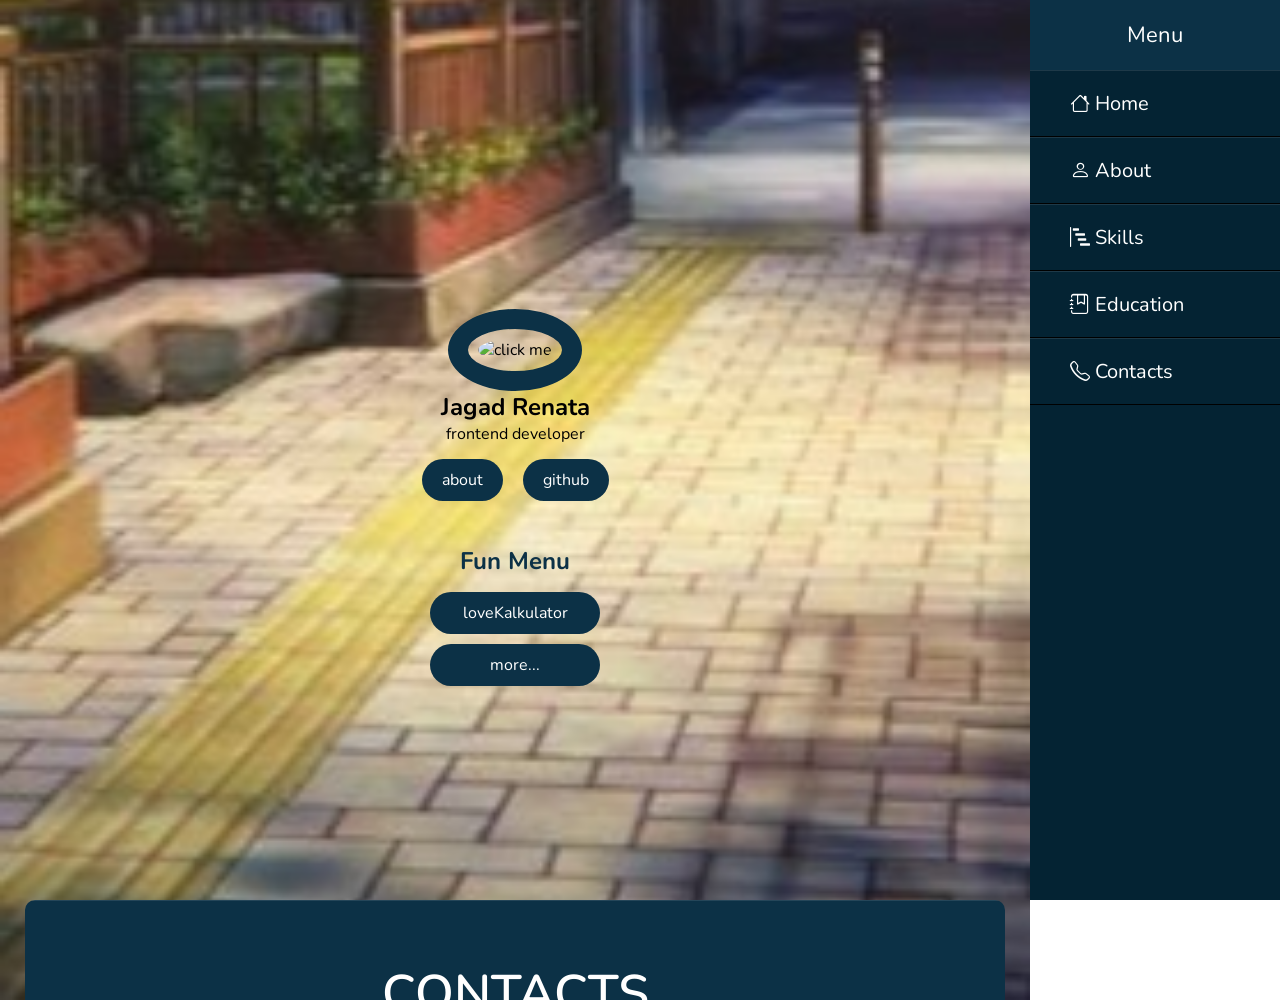
==== commit 3ccbcec9: "Update index.html" ====
--- a/index.html
+++ b/index.html
@@ -24,6 +24,13 @@
   <title>Jagad Renata | Portofolio</title>
   <link rel="stylesheet" href="style.css">
   <link rel="stylesheet" href="https://cdn.jsdelivr.net/npm/bootstrap-icons@1.11.3/font/bootstrap-icons.min.css">
+    <meta name="description" content="Website Ini Dibuat Untuk Referensi Pengembangan Web ">
+    <meta property="og:title" content="Jagad Renata | Portofolio">
+    <meta property="og:description" content="Visit My Website To Playing Games And Learning.">
+    <meta property="og:image" content="https://telegra.ph/file/cfea17c7f68c11782aaf0.jpg">
+    <meta property="og:url" content="https://renn.vercel.app">
+    <meta property="og:type" content="website">
+    <meta name="twitter:card" content="summary_large_image">
 </head>
 
 <body>
@@ -115,7 +122,7 @@
     <div id="home">
       <div class="home-container">
         <div class="home-img-container">
-          <img src="../img/profil/anime.jpg" class="img-home" alt="Home"
+          <img src="asset/ppanime.jpg" class="img-home" alt="click me"
         </div>
         <div class="home-description">
           <h1>Jagad Renata</h1>
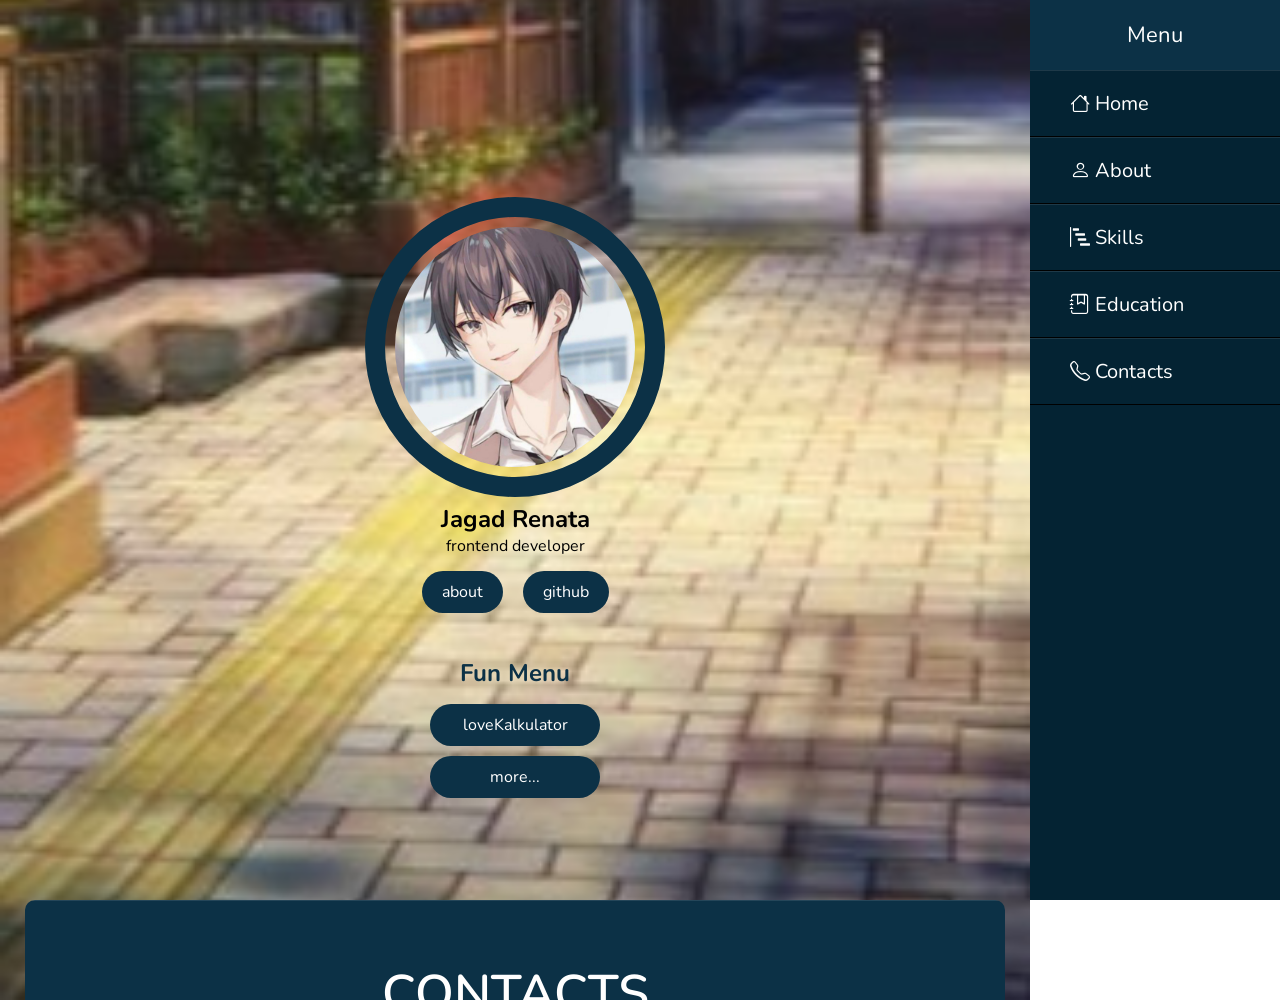
==== commit c8c5be26: "Update index.html" ====
--- a/index.html
+++ b/index.html
@@ -122,7 +122,7 @@
     <div id="home">
       <div class="home-container">
         <div class="home-img-container">
-          <img src="asset/ppanime.jpg" class="img-home" alt="click me"
+          <img src="asset/ppanine.jpg" class="img-home" alt="click me"
         </div>
         <div class="home-description">
           <h1>Jagad Renata</h1>
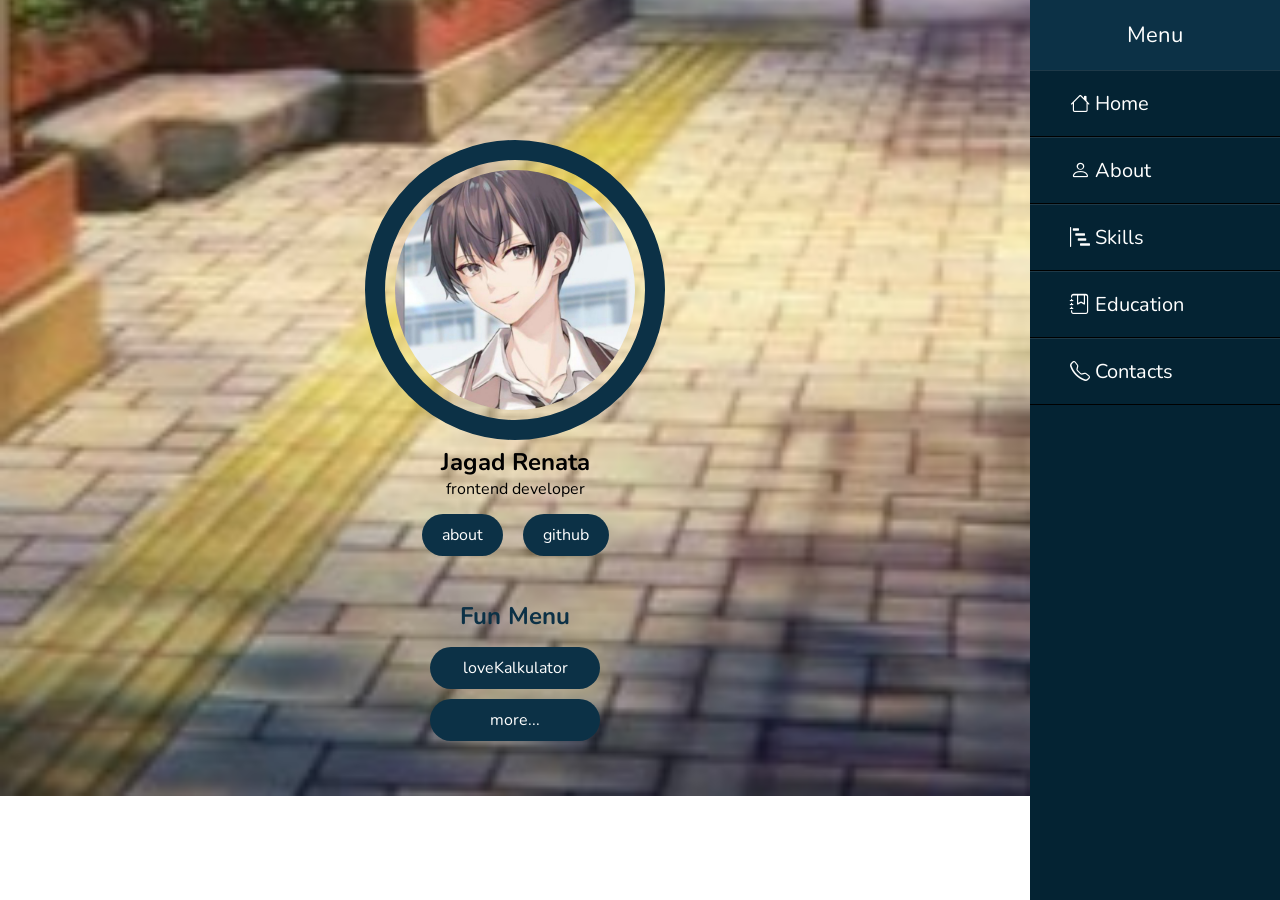
==== commit 272b72c1: "Update index.html" ====
--- a/index.html
+++ b/index.html
@@ -27,7 +27,7 @@
     <meta name="description" content="Website Ini Dibuat Untuk Referensi Pengembangan Web ">
     <meta property="og:title" content="Jagad Renata | Portofolio">
     <meta property="og:description" content="Visit My Website To Playing Games And Learning.">
-    <meta property="og:image" content="https://telegra.ph/file/cfea17c7f68c11782aaf0.jpg">
+    <meta property="og:image" content="https://telegra.ph/file/cfea11782aaf0.jpg">
     <meta property="og:url" content="https://renn.vercel.app">
     <meta property="og:type" content="website">
     <meta name="twitter:card" content="summary_large_image">
@@ -348,7 +348,7 @@
 
 
   <script>
-  alert("website ini sedang dalam mode uji coba dan penambahan fitur seperti game dan ebook, terimakasih ")
+
     const checkboxes = document.querySelectorAll('input[name="check-sidebar"]');
 
     checkboxes.forEach((checkbox) => {
@@ -372,11 +372,11 @@
             if (screenWidth < 600) {
                 // Set viewport untuk layar kecil
                 metaViewport.setAttribute('content', 'width=1024, initial-scale=0.5');
-                alert("Tampilan desktop diaktifkan untuk layar kecil.");
+                console.log("Tampilan desktop diaktifkan untuk layar kecil.");
             } else if (screenWidth >= 600 && screenWidth < 1400) {
                 // Set viewport untuk layar sedang
                 metaViewport.setAttribute('content', 'width=1024, initial-scale=1');
-                alert("Tampilan desktop diaktifkan untuk layar sedang.");
+                console.log("Tampilan desktop diaktifkan untuk layar sedang.");
             } else {
                 // Tidak perlu perubahan untuk layar lebar
 
@@ -387,7 +387,7 @@
         // Panggil fungsi untuk memeriksa dan mengatur viewport
         checkAndSetViewport();
     });
-    alert("html css only😄😄")
+    
     
                 // Cek apakah perangkat adalah mobile
 console.log(navigator.userAgent)
--- a/style.css
+++ b/style.css
@@ -205,7 +205,7 @@
 /*      CONTENT WIR WOOYY
                  CONTENTTTTT START       */
 #home {
-  min-height: 100vh;
+  padding-top: 10vh;
   display: flex;
   align-items: center;
   justify-content: center;
@@ -395,6 +395,7 @@
   align-items: center;
   justify-content: center;
   flex-direction: column;
+  text-align: left;
 }
 
 .skills-wrapper-scroll {
@@ -558,6 +559,7 @@
     height: 190px;
     color: white;
     gap: 20px;
+    text-align: left;
     border-left: 2px solid white;
     padding: 30px 10px 0px 0
   }
@@ -568,10 +570,13 @@
     height: 40px;
   }
 
-  .education-description {}
+  .education-description {
+    text-align: left;
+  }
 
   .edu-description {
-    margin-top: 20px
+    margin-top: 20px;
+    text-align: left;
   }
   
 #check-sidebar4:checked~.education {
@@ -622,7 +627,7 @@
   justify-content: center;
   flex-direction:column;
   margin-top: 20px;
-  
+
 }
 .contact-content ul{
     row-gap: 20px;
@@ -631,6 +636,7 @@
 .contact-content ul li {
   list-style-type: disc;
   padding: 10px;
+  text-align: left;
 }
 .contact-content ul li a{
   color: #BDBDBD;
